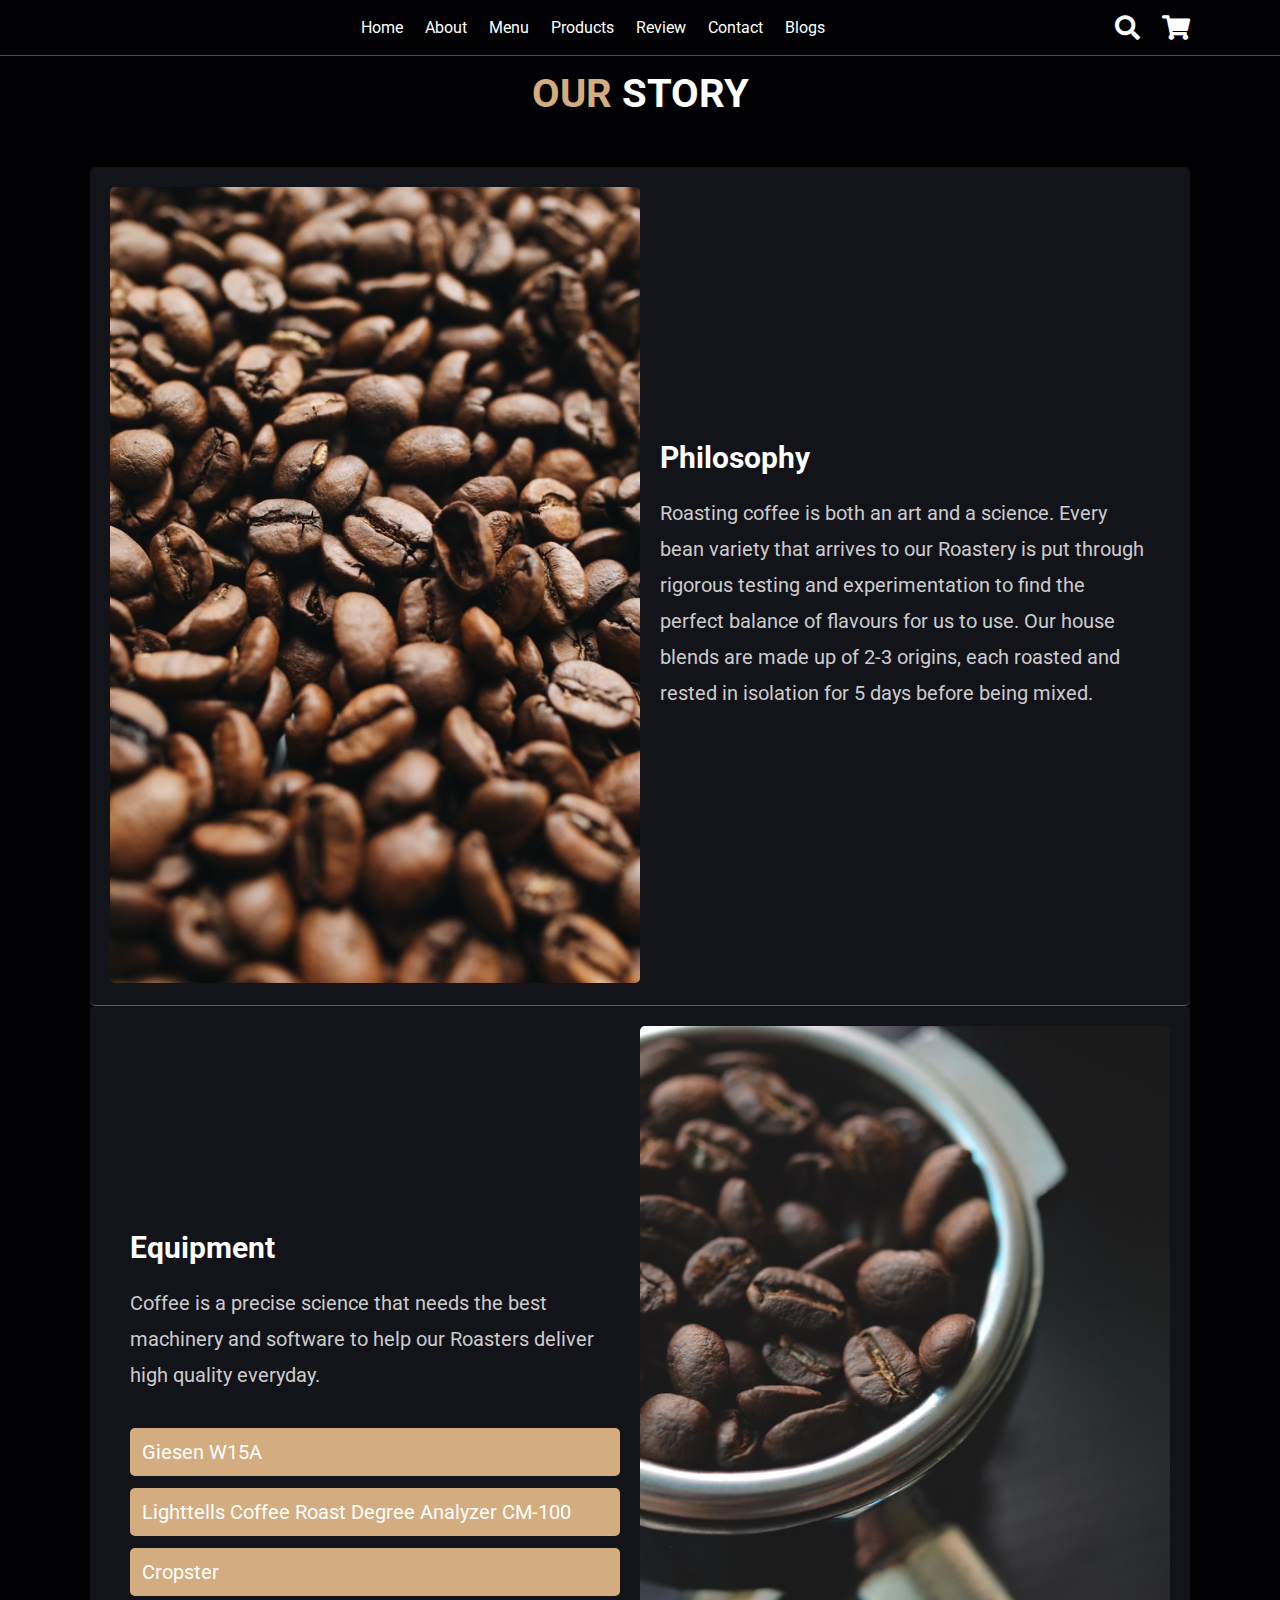
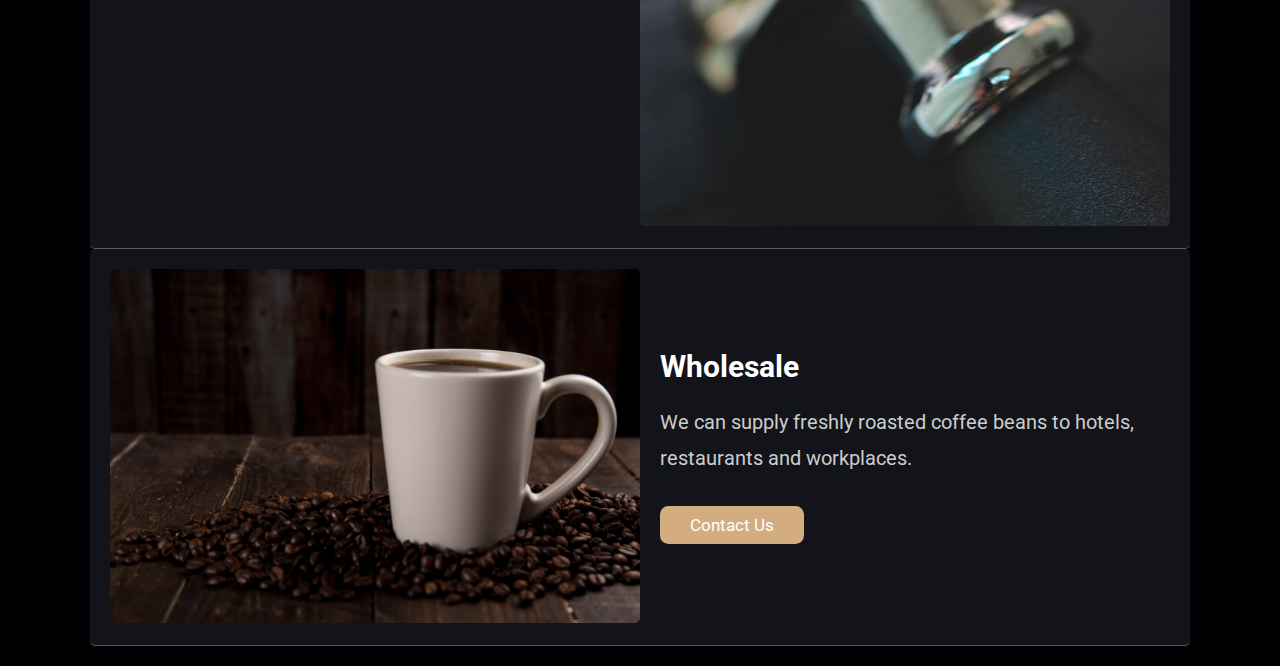
==== html/about.html @ 995f4c1b "Add files via upload" ====
<!DOCTYPE html>
<html lang="en">
<head>
    <meta charset="UTF-8">
    <meta http-equiv="X-UA-Compatible" content="IE=edge">
    <meta name="viewport" content="width=device-width, initial-scale=1.0">
    <title>ArabicaCoffee</title>

    <!-- font awesome cdn link  -->
    <link rel="stylesheet" href="https://cdnjs.cloudflare.com/ajax/libs/font-awesome/5.15.4/css/all.min.css">

    <!-- custom css file link  -->
    <link rel="stylesheet" href="../css/about.css">
    <!--link rel="stylesheet" href="../css/cssbootstrap/bootstrap.css"-->

</head>
<body>
    
<!-- header section starts  -->

<header class="header">

    <a href="#" class="logo">
        <img src="images/logo.png" alt="">
    </a>

    <nav class="navbar">
        <a href="../index.html">home</a>
        <a href="#about">about</a>
        <a href="#menu">menu</a>
        <a href="#products">products</a>
        <a href="#review">review</a>
        <a href="#contact">contact</a>
        <a href="#blogs">blogs</a>
    </nav>

    <div class="icons">
        <div class="fas fa-search" id="search-btn"></div>
        <div class="fas fa-shopping-cart" id="cart-btn"></div>
        <div class="fas fa-bars" id="menu-btn"></div>
    </div>

    <div class="search-form">
        <input type="search" id="search-box" placeholder="search here...">
        <label for="search-box" class="fas fa-search"></label>
    </div>
    <!-- todo cart/cat cart item -->
    <div class="cart-items-container">
        <div class="cart-item">
            <span class="fas fa-times"></span>
            <img src="../images/cart-item-1.png" alt="">
            <div class="content">
                <h3>cart item 01</h3>
                <div class="price">$15.99/-</div>
            </div>
        </div>
        <div class="cart-item">
            <span class="fas fa-times"></span>
            <img src="../images/cart-item-2.png" alt="">
            <div class="content">
                <h3>cart item 02</h3>
                <div class="price">$15.99/-</div>
            </div>
        </div>
        <div class="cart-item">
            <span class="fas fa-times"></span>
            <img src="../images/cart-item-3.png" alt="">
            <div class="content">
                <h3>cart item 03</h3>
                <div class="price">$15.99/-</div>
            </div>
        </div>
        <div class="cart-item">
            <span class="fas fa-times"></span>
            <img src="../images/cart-item-4.png" alt="">
            <div class="content">
                <h3>cart item 04</h3>
                <div class="price">$15.99/-</div>
            </div>
        </div>
        <a href="#" class="btn">checkout now</a>
    </div>

    </header>
    <!-- header section ends -->
    <section class="story" id="story">

        <h1 class="heading"> <span>our</span> story </h1>

        <div class="row">

            <div class="image">
                <img src="../images/story3.jpg" alt="">
            </div>

            <div class="content">
                <h3>philosophy</h3>
                <p>Roasting coffee is both an art and a science.
                    Every bean variety that arrives to our Roastery is put through rigorous testing and experimentation to find the perfect balance of flavours for us to use.
                    Our house blends are made up of 2-3 origins,
                    each roasted and rested in isolation for 5 days before being mixed.</p>
                    
            </div>

        </div>
        <div class="row-alt">

            <div class="image">
                <img src="../images/story2.jpg" alt="">
            </div>

            <div class="content">
                <h3>Equipment</h3>
                <p>Coffee is a precise science that needs the best machinery and software to help our Roasters deliver high quality everyday.</p>
                <div class="listbody">
                  <details>
                    <summary><span>Giesen W15A</span></summary>
                    <div class="description">
                      <p>Handmade by a team of Dutch artisans, the Giesen is the best coffee roaster on the market. Relatively easy to control but with very accurate results, the cast iron and steel machine is the perfect mix of function and design.</p>
                      <img src="../images/equi1.jpg" alt="">
                    </div>
                  </details>
                  <details>
                    <summary><span>Lighttells Coffee Roast Degree Analyzer CM-100</span></summary>
                    <div class="description">
                      <p>Portable coffee roast analyser that measures the roast degree or delta between whole bean and ground coffee. It helps our roasters gain a better understanding of the roasting curve and roast results.</p>
                      <img src="../images/equi2.jpg" alt="">
                    </div>
                  </details>
                  <details>
                    <summary><span>Cropster</span></summary>
                    <div class="description">
                      <p>The software that acts as your eyes and ears in the drum. Track and visualise four temperatures, Rate-of-Rise (RoR), gas, rotations, speeds and pressures for detailed real-time roasting assistance.</p>
                      <img src="../images/equi3.jpg" alt="">
                    </div>
                  </details>
                </div>
            </div>

        </div>
        <div class="row">

          <div class="image">
              <img src="../images/story1.jpg" alt="">
          </div>

          <div class="content">
              <h3>Wholesale</h3>
              <p>We can supply freshly roasted coffee beans to hotels, restaurants and workplaces.</p>
              <a href="index.html/contact" class="btn">Contact us</a>   
          </div>

    </section>
    
    <script src="../js/script.js"></script>
    <!--script src="../js/jsbootstrap/bootstrap.js"></script-->
</body>
</html>
---- css/about.css ----
@import url('https://fonts.googleapis.com/css2?family=Roboto:wght@100;300;400;500;700&display=swap');


:root{
    --main-color:#d3ad7f;
    --black:#13131a;
    --bg:#010103;
    --border:.1rem solid rgba(255,255,255,.3);
}

*{
    font-family: 'Roboto', sans-serif;
    margin:0; padding:0;
    box-sizing: border-box;
    outline: none; border:none;
    text-decoration: none;
    text-transform: capitalize;
    transition:  all 0.5s ease-out;
}

html{
    font-size: 62.5%;
    overflow-x: hidden;
    scroll-padding-top: 9rem;
    scroll-behavior: smooth;
}

html::-webkit-scrollbar{
    width: .8rem;
}

html::-webkit-scrollbar-track{
    background: transparent;
}

html::-webkit-scrollbar-thumb{
    background: #fff;
    border-radius: 5rem;
}

body{
    background: var(--bg);
}

section{
    padding:2rem 7%;
}

.heading{
    text-align: center;
    color:#fff;
    text-transform: uppercase;
    padding-bottom: 100px;
    font-size: 4rem;
    position: relative;
    
    top: 50px;
}

.heading span{
    color:var(--main-color);
    text-transform: uppercase;
}

.btn{
    margin-top: 1rem;
    display: inline-block;
    padding:.9rem 3rem;
    font-size: 1.7rem;
    color:#fff;
    background: var(--main-color);
    cursor: pointer;
    border-radius: .5em;
}

.btn:hover{
    letter-spacing: .1rem;
}

.header{
    background: var(--bg);
    display: flex;
    align-items: center;
    justify-content: space-between;
    padding:1.5rem 7%;
    border-bottom: var(--border);
    position: fixed;
    top:0; left: 0; right: 0;
    z-index: 1000;
}

.header .logo img{
    height: 6rem;
}

.header .navbar a{
    margin:0 1rem;
    font-size: 1.6rem;
    color:#fff;
}

.header .navbar a:hover{
    color:var(--main-color);
    border-bottom: .1rem solid var(--main-color);
    padding-bottom: .5rem;
}

.header .icons div{
    color:#fff;
    cursor: pointer;
    font-size: 2.5rem;
    margin-left: 2rem;
}

.header .icons div:hover{
    color:var(--main-color);
}

#menu-btn{
    display: none;
}

.header .search-form{
    position: absolute;
    top:115%; right: 7%;
    background: #fff;
    width: 50rem;
    height: 5rem;
    display: flex;
    align-items: center;
    transform: scaleY(0);
    transform-origin: top;
}

.header .search-form.active{
    transform: scaleY(1);
}

.header .search-form input{
    height: 100%;
    width: 100%;
    font-size: 1.6rem;
    color:var(--black);
    padding:1rem;
    text-transform: none;
}

.header .search-form label{
    cursor: pointer;
    font-size: 2.2rem;
    margin-right: 1.5rem;
    color:var(--black);
}

.header .search-form label:hover{
    color:var(--main-color);
}
.header .cart-items-container{
    position: absolute;
    top:100%; right: -100%;
    height: calc(100vh - 9.5rem);
    width: 35rem;
    background: #fff;
    padding:0 1.5rem;
}
.header .cart-items-container .cart-item{
    position: relative;
    margin:2rem 0;
    display: flex;
    align-items: center;
    gap:1.5rem;
}

.header .cart-items-container .cart-item .fa-times{
    position: absolute;
    top:1rem; right: 1rem;
    font-size: 2rem;
    cursor: pointer;
    color: var(--black);
}

.header .cart-items-container .cart-item .fa-times:hover{
    color:var(--main-color);
}

.header .cart-items-container .cart-item img{
    height: 7rem;
}

.header .cart-items-container .cart-item .content h3{
    font-size: 2rem;
    color:var(--black);
    padding-bottom: .5rem;
}

.header .cart-items-container .cart-item .content .price{
    font-size: 1.5rem;
    color:var(--main-color);
}

.header .cart-items-container .btn{
    width: 100%;
    text-align: center;
}

.header .cart-items-container.active{
    right: 0;
}


.story .row{
    display: flex;
    align-items: center;
    background:var(--black);
    flex-wrap: wrap;
    border-radius: .5em;
    padding:2rem ;
    border-bottom: var(--border);
    

}

.story .row .image{
    flex:1 1 45rem;
    
}

.story .row .image img{
    width: 100%;
    border-radius: .5em;
}
.story .row .content{
    flex:1 1 45rem;
    padding:2rem;
}

.story .row .content h3{
    font-size: 3rem;
    color:#fff;
}

.story .row .content p{
    font-size: 2rem;
    color:#ccc;
    padding:2rem 0;
    line-height: 1.8;
    text-transform:none;
}
.story .row-alt{
    display: flex;
    align-items: center;
    background:var(--black);
    flex-wrap: wrap;
    border-radius: .5em;
    padding:2rem ;
    flex-direction: row-reverse;
    border-bottom: var(--border);

}

.story .row-alt .image{
    flex:1 1 45rem;
    
}

.story .row-alt .image img{
    width: 100%;
    border-radius: .5em;
}
.story .row-alt .content{
    flex:1 1 45rem;
    padding:2rem;
}

.story .row-alt .content h3{
    font-size: 3rem;
    color:#fff;
}

.story .row-alt .content p{
    font-size: 2rem;
    color:#ccc;
    padding:2rem 0;
    line-height: 1.8;
    text-transform:none;
}

.story .row-alt .content .listbody{
    
    max-width: 60rem;
    margin: 1.5rem auto;
      
}
.story .row-alt .content .listbody summary{
    font-size: 2rem;
    color: #fff;
    background-color:var(--main-color);
    padding: 1.2rem;
    margin-bottom: 1.2rem;
    border-radius: 0.5rem;
    cursor: pointer;
    transition:  all 0.5s ease-out;
    display: flex;
    flex: wrap;

}

.story .row-alt .content .listbody .description{
    display: flex;
    flex: wrap;
}

.story .row-alt .content .listbody .description img{
    width: 200px;
    height: 200px;
    object-fit: cover;
    border-radius: 2em;
    padding: 1.2rem ;
}

.story .row-alt .content .listbody summary :hover{
    letter-spacing: .1rem;
}



/* media queries  */
@media (max-width:991px){

    html{
        font-size: 55%;
    }

    .header{
        padding:1.5rem 2rem;
    }

    section{
        padding:2rem;
    }

}

@media (max-width:768px){

    #menu-btn{
        display: inline-block;
    }

    .header .navbar{
        position: absolute;
        top:100%; right: -100%;
        background: #fff;
        width: 30rem;
        height: calc(100vh - 9.5rem);
    }

    .header .navbar.active{
        right:0;
    }

    .header .navbar a{
        color:var(--black);
        display: block;
        margin:1.5rem;
        padding:.5rem;
        font-size: 2rem;
    }

    .header .search-form{
        width: 90%;
        right: 2rem;
    }

    .home{
        background-position: left;
        justify-content: center;
        text-align: center;
    }

    .home .content h3{
        font-size: 4.5rem;
    }

    .home .content p{
        font-size: 1.5rem;
    }

}

@media (max-width:450px){

    html{
        font-size: 50%;
    }

}
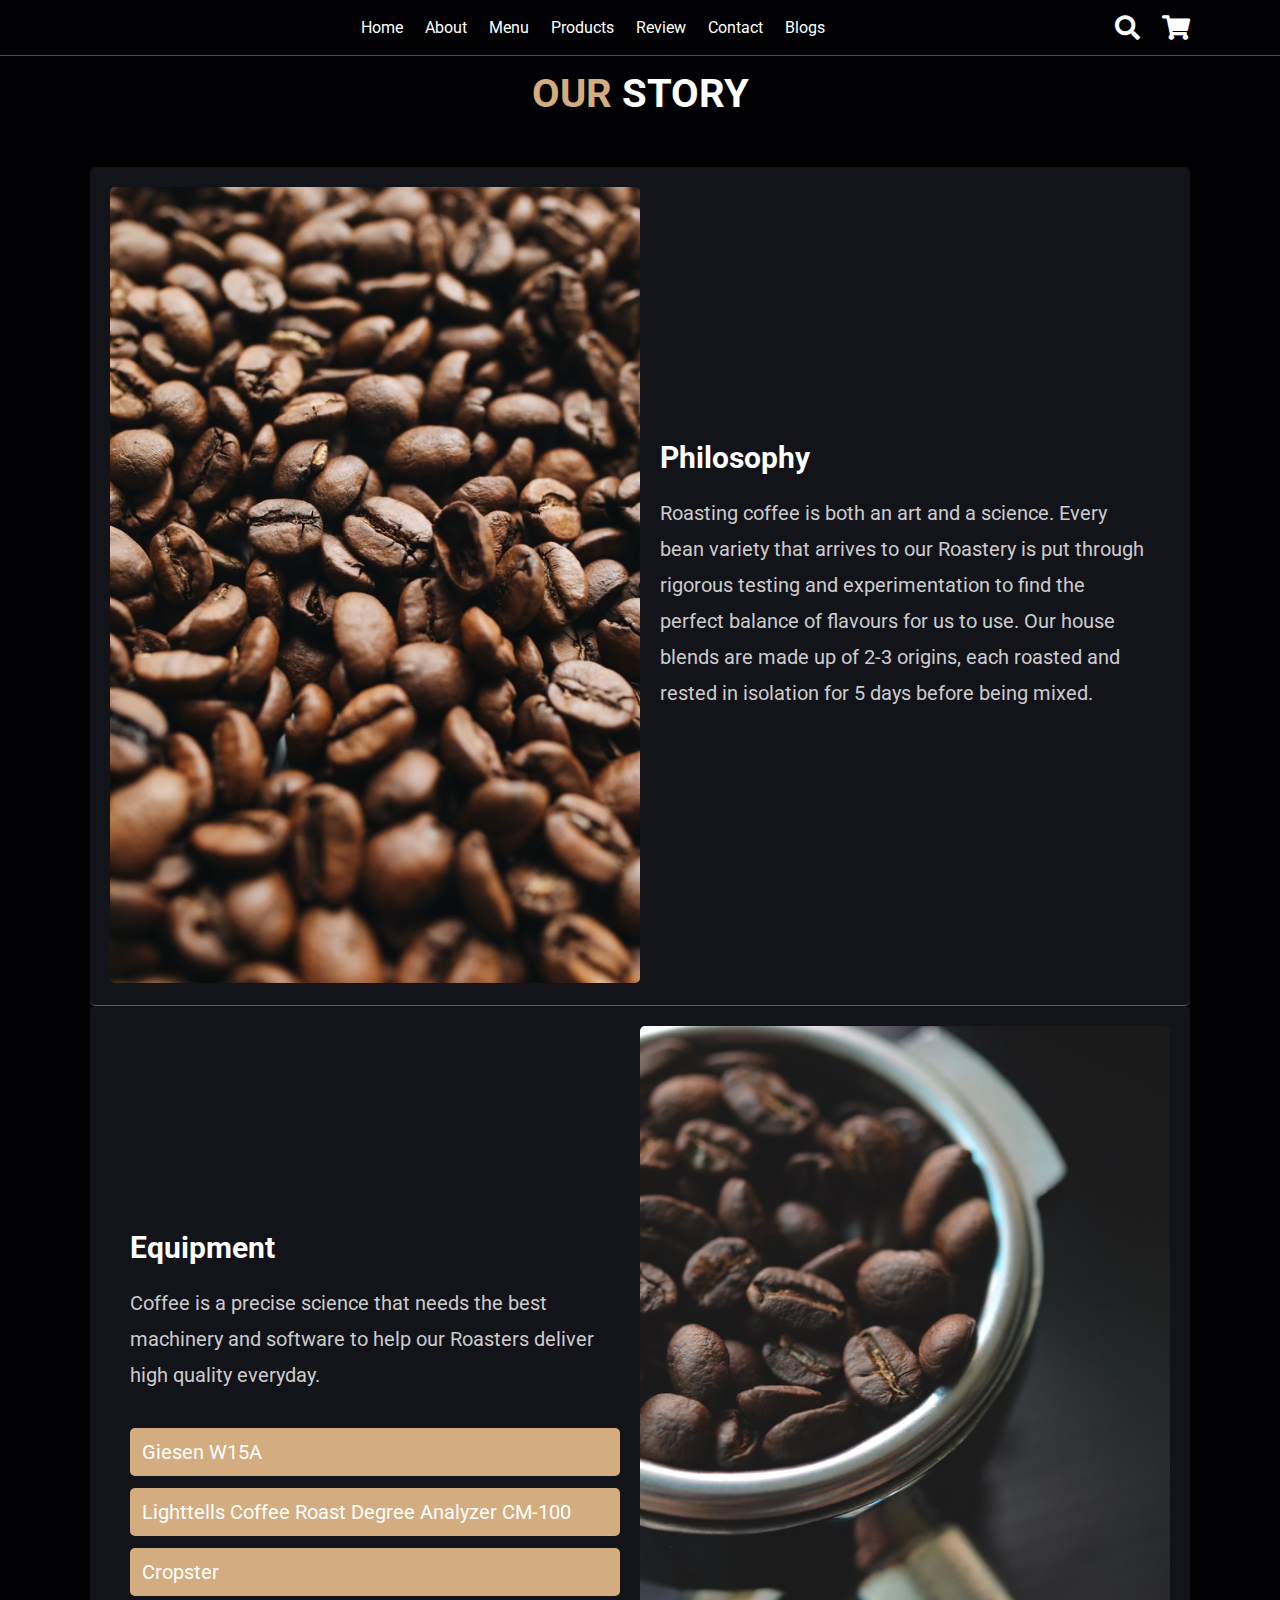
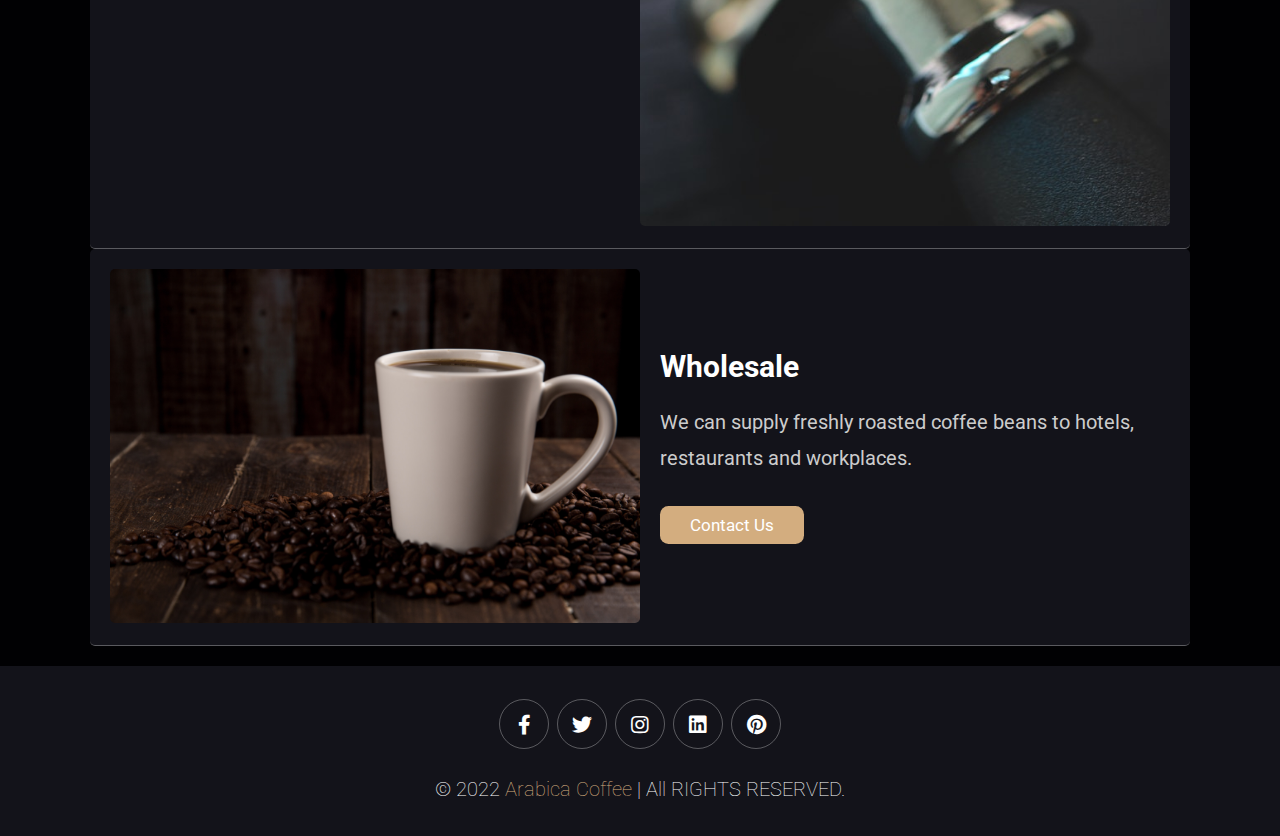
==== commit 7012c6aa: "some fixes" ====
--- a/html/about.html
+++ b/html/about.html
@@ -26,12 +26,12 @@
 
     <nav class="navbar">
         <a href="../index.html">home</a>
-        <a href="#about">about</a>
-        <a href="#menu">menu</a>
-        <a href="#products">products</a>
-        <a href="#review">review</a>
-        <a href="#contact">contact</a>
-        <a href="#blogs">blogs</a>
+        <a href="about.html">about</a>
+        <a href="menu.html">menu</a>
+        <a href="product.html">products</a>
+        <a href="../index.html">review</a>
+        <a href="../index.html">contact</a>
+        <a href="blog.html">blogs</a>
     </nav>
 
     <div class="icons">
@@ -44,7 +44,7 @@
         <input type="search" id="search-box" placeholder="search here...">
         <label for="search-box" class="fas fa-search"></label>
     </div>
-    <!-- todo cart/cat cart item -->
+    <!-- cart item -->
     <div class="cart-items-container">
         <div class="cart-item">
             <span class="fas fa-times"></span>
@@ -83,6 +83,7 @@
 
     </header>
     <!-- header section ends -->
+    
     <section class="story" id="story">
 
         <h1 class="heading"> <span>our</span> story </h1>
@@ -151,6 +152,20 @@
           </div>
 
     </section>
+    <section class="footer">
+
+        <div class="share">
+            <a href="#" class="fab fa-facebook-f"></a>
+            <a href="#" class="fab fa-twitter"></a>
+            <a href="#" class="fab fa-instagram"></a>
+            <a href="#" class="fab fa-linkedin"></a>
+            <a href="#" class="fab fa-pinterest"></a>
+        </div>
+    
+    
+        <div class="credit">© 2022 <span>Arabica Coffee</span> | All RIGHTS RESERVED.</div>
+    
+    </section>
     
     <script src="../js/script.js"></script>
     <!--script src="../js/jsbootstrap/bootstrap.js"></script-->
--- a/css/about.css
+++ b/css/about.css
@@ -322,7 +322,42 @@
     letter-spacing: .1rem;
 }
 
-
+.footer{
+    background:var(--black);
+    text-align: center;
+}
+
+.footer .share{
+    padding:1rem 0;
+}
+
+.footer .share a{
+    height: 5rem;
+    width: 5rem;
+    line-height: 5rem;
+    font-size: 2rem;
+    color:#fff;
+    border:var(--border);
+    margin:.3rem;
+    border-radius: 50%;
+}
+
+.footer .share a:hover{
+    background-color: var(--main-color);
+}
+
+
+
+.footer .credit{
+    font-size: 2rem;
+    color:#fff;
+    font-weight: lighter;
+    padding:1.5rem;
+}
+
+.footer .credit span{
+    color:var(--main-color);
+}
 
 /* media queries  */
 @media (max-width:991px){
